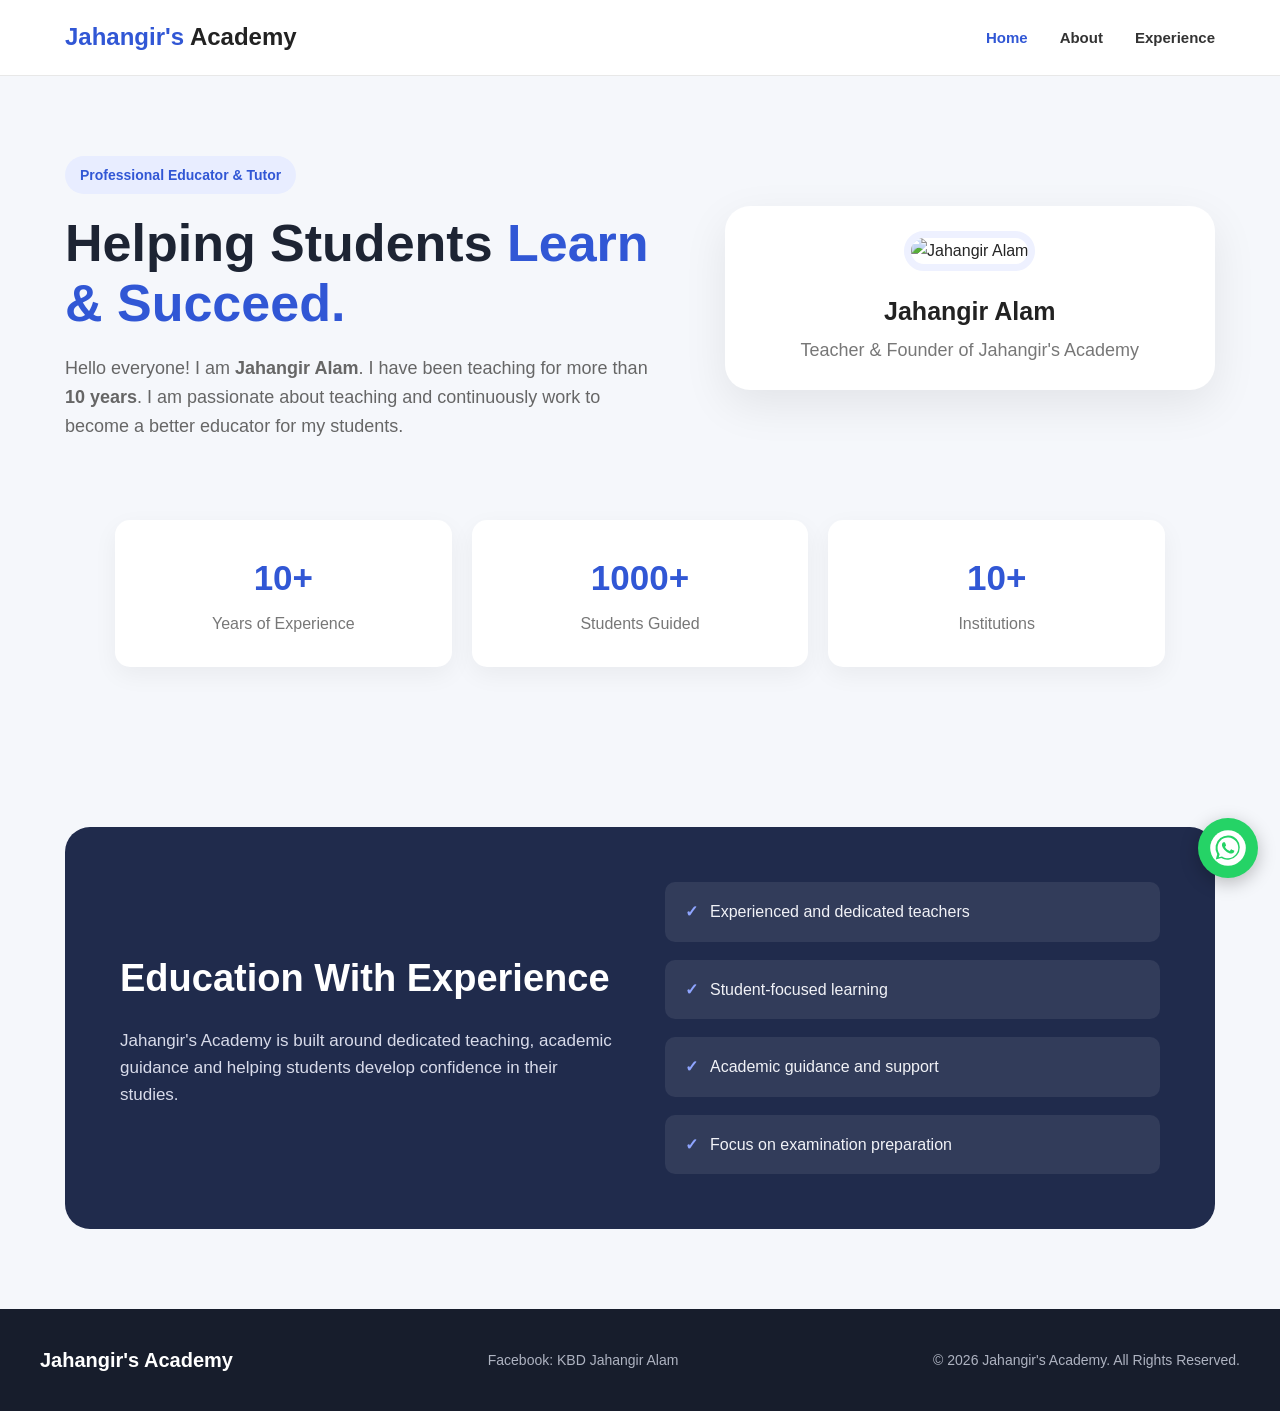
==== index.html @ cd9b6c6b "Add files via upload" ====
<!DOCTYPE html>
<html lang="en">
<head>
<meta charset="UTF-8">
<meta name="viewport" content="width=device-width, initial-scale=1.0">
<title>Home | Jahangir's Academy</title>
<link rel="stylesheet" href="style.css">
</head>
<body>
<header>
<nav>
<a href="index.html" class="logo">Jahangir's <span>Academy</span></a>
<ul>
<li><a href="index.html" class="active">Home</a></li>
<li><a href="about.html" class="">About</a></li>
<li><a href="experience.html" class="">Experience</a></li>
</ul>
</nav>
</header>


<main>
<section class="hero" id="home">
<div class="hero-text">
<span class="small-title">Professional Educator & Tutor</span>
<h1>Helping Students <span>Learn & Succeed.</span></h1>
<p>Hello everyone! I am <strong>Jahangir Alam</strong>. I have been teaching for more than <strong>10 years</strong>. I am passionate about teaching and continuously work to become a better educator for my students.</p>
</div>
<div class="teacher-card">
<img class="teacher-image" src="jahangir.jpg" alt="Jahangir Alam">
<h2>Jahangir Alam</h2>
<p>Teacher & Founder of Jahangir's Academy</p>
</div>
</section>

<section class="stats">
<div class="stat-card"><h2>10+</h2><p>Years of Experience</p></div>
<div class="stat-card"><h2>1000+</h2><p>Students Guided</p></div>
<div class="stat-card"><h2>10+</h2><p>Institutions</p></div>
</section>

<section class="about">
<div class="section-container">
<div class="about-box">
<div>
<h2>Education With Experience</h2>
<p>Jahangir's Academy is built around dedicated teaching, academic guidance and helping students develop confidence in their studies.</p>
</div>
<ul class="about-list">
<li>Experienced and dedicated teachers</li>
<li>Student-focused learning</li>
<li>Academic guidance and support</li>
<li>Focus on examination preparation</li>
</ul>
</div>
</div>
</section>
</main>

<a class="whatsapp-button" href="https://wa.me/8801XXXXXXXXX" target="_blank" rel="noopener" aria-label="Contact on WhatsApp">

<svg viewBox="0 0 32 32" aria-hidden="true" focusable="false">
    <circle cx="16" cy="16" r="15" fill="white"/>
    <path fill="#25D366" d="M23.4 8.55A10.45 10.45 0 0 0 6.92 21.17L5.7 25.63l4.57-1.2a10.45 10.45 0 0 0 13.13-15.88Zm-7.38 16.03c-1.67 0-3.3-.45-4.72-1.31l-.34-.2-2.71.71.72-2.64-.22-.34a8.72 8.72 0 1 1 7.27 3.78Zm4.79-6.54c-.26-.13-1.55-.76-1.79-.84-.24-.09-.41-.13-.58.13-.17.25-.66.84-.81 1.01-.15.17-.3.19-.56.06-.26-.13-1.08-.4-2.05-1.28-.76-.68-1.28-1.51-1.43-1.77-.15-.26-.02-.4.11-.53.12-.12.26-.3.39-.45.13-.15.17-.26.26-.43.09-.17.04-.32-.02-.45-.06-.13-.58-1.4-.79-1.92-.21-.5-.42-.43-.58-.44h-.49c-.17 0-.45.06-.68.32-.23.26-.89.87-.89 2.12s.91 2.46 1.04 2.63c.13.17 1.79 2.73 4.33 3.83.61.26 1.08.42 1.45.54.61.19 1.17.16 1.61.1.49-.07 1.55-.63 1.77-1.23.22-.61.22-1.13.15-1.24-.06-.11-.23-.17-.49-.3Z"/>
</svg>
<span>WhatsApp</span>
</a>

<footer>
<div class="footer-container">
<div class="footer-logo">Jahangir's Academy</div>
<p>Facebook: KBD Jahangir Alam</p>
<p>© 2026 Jahangir's Academy. All Rights Reserved.</p>
</div>
</footer>
</body>
</html>
---- style.css ----
*{margin:0;padding:0;box-sizing:border-box}
html{scroll-behavior:smooth}
body{font-family:Arial,Helvetica,sans-serif;background:#f5f7fb;color:#252525;line-height:1.6}
a{text-decoration:none}
ul{list-style:none}

header{width:100%;background:rgba(255,255,255,.97);border-bottom:1px solid #e8e8e8;position:sticky;top:0;z-index:1000}
nav{max-width:1200px;margin:auto;min-height:75px;padding:0 25px;display:flex;align-items:center;justify-content:space-between}
.logo{font-size:24px;font-weight:700;color:#3157d5}
.logo span{color:#222}
nav ul{display:flex;align-items:center;gap:32px}
nav ul li a{color:#333;font-size:15px;font-weight:600;transition:.3s}
nav ul li a:hover,nav ul li a.active{color:#3157d5}

.hero{max-width:1200px;margin:auto;padding:80px 25px;display:grid;grid-template-columns:1.1fr .9fr;align-items:center;gap:60px}
.hero-text{max-width:650px}
.small-title{display:inline-block;background:#e8edff;color:#3157d5;padding:8px 15px;border-radius:30px;font-size:14px;font-weight:700;margin-bottom:20px}
.hero h1{font-size:52px;line-height:1.15;color:#1d2433;margin-bottom:20px}
.hero h1 span{color:#3157d5}
.hero p{font-size:18px;color:#666;max-width:600px}
.teacher-card{background:white;padding:25px;border-radius:25px;box-shadow:0 15px 45px rgba(0,0,0,.08);text-align:center}
.teacher-image{width:280px;height:350px;object-fit:cover;border-radius:20px;border:7px solid #eef1ff;margin-bottom:20px}
.teacher-card h2{font-size:25px;color:#222}
.teacher-card p{color:#777;margin-top:5px}

.stats{max-width:1100px;margin:0 auto 80px;padding:0 25px;display:grid;grid-template-columns:repeat(3,1fr);gap:20px}
.stat-card{background:white;padding:30px 20px;border-radius:15px;text-align:center;box-shadow:0 8px 25px rgba(0,0,0,.05);transition:.3s}
.stat-card:hover{transform:translateY(-5px)}
.stat-card h2{color:#3157d5;font-size:35px}
.stat-card p{color:#777;margin-top:5px}

.section-container{max-width:1200px;margin:auto;padding:80px 25px}
.section-heading{text-align:center;margin-bottom:50px}
.section-heading span{color:#3157d5;font-size:14px;font-weight:700;text-transform:uppercase;letter-spacing:1px}
.section-heading h2{font-size:38px;color:#202636;margin-top:8px}
.section-heading p{color:#777;max-width:650px;margin:10px auto 0}

.experience{background:white}
.experience-grid{display:grid;grid-template-columns:repeat(3,1fr);gap:25px}
.experience-card{background:#f8f9fc;border:1px solid #e9ebf2;padding:30px;border-radius:15px;transition:.3s}
.experience-card:hover{transform:translateY(-6px);box-shadow:0 12px 30px rgba(0,0,0,.08)}
.experience-number{width:45px;height:45px;display:flex;align-items:center;justify-content:center;background:#e8edff;color:#3157d5;border-radius:50%;font-weight:700;margin-bottom:20px}
.experience-card h3{font-size:21px;color:#242936;margin-bottom:12px}
.experience-card p{color:#707070;font-size:15px}

.about{background:#f5f7fb}
.about-box{background:#202b4c;color:white;padding:55px;border-radius:25px;display:grid;grid-template-columns:1fr 1fr;gap:50px;align-items:center}
.about-box h2{font-size:38px;margin-bottom:18px}
.about-box p{color:#d8dbea;font-size:17px}
.about-list{display:flex;flex-direction:column;gap:18px}
.about-list li{background:rgba(255,255,255,.08);padding:17px 20px;border-radius:10px;color:#f1f2f7}
.about-list li::before{content:"✓";color:#8fa5ff;font-weight:bold;margin-right:12px}

.page-hero{background:#202b4c;color:white;text-align:center;padding:75px 25px}
.page-hero h1{font-size:48px;margin-bottom:10px}
.page-hero p{color:#d8dbea;max-width:650px;margin:auto}

.content-section{background:white}
.content-grid{display:grid;grid-template-columns:1fr 1fr;gap:40px;align-items:center}
.content-card{background:#f8f9fc;border:1px solid #e9ebf2;border-radius:18px;padding:30px}
.content-card h3{color:#202636;margin-bottom:12px;font-size:24px}
.content-card p{color:#707070}
.content-card ul{margin-top:18px}
.content-card li{padding:8px 0;color:#555}
.content-card li::before{content:"✓";color:#3157d5;font-weight:bold;margin-right:10px}

.facebook-box{margin-top:30px;background:#eef1ff;border-radius:14px;padding:20px}
.facebook-box strong{color:#202636}
.facebook-link{color:#3157d5;font-weight:700}

.contact{padding:80px 25px;background:#fff;text-align:center}
.contact h2{font-size:38px;color:#202636;margin-bottom:12px}
.contact p{color:#777;margin-bottom:25px}

footer{background:#171d2c;color:white;padding:35px 25px}
.footer-container{max-width:1200px;margin:auto;display:flex;justify-content:space-between;align-items:center;gap:20px}
.footer-logo{font-size:20px;font-weight:700}
.footer-container p{color:#aeb3c1;font-size:14px}

.whatsapp-button{
    position:fixed;
    right:22px;
    bottom:22px;
    width:60px;
    height:60px;
    border-radius:50%;
    background:#25D366;
    display:flex;
    align-items:center;
    justify-content:center;
    box-shadow:0 5px 18px rgba(0,0,0,.25);
    z-index:2000;
    transition:.25s ease;
}
.whatsapp-button svg{
    width:38px;
    height:38px;
    display:block;
}
.whatsapp-button:hover{
    transform:scale(1.08);
    background:#20bd5a;
}
.whatsapp-button span{
    font-size:12px;
    position:absolute;
    right:72px;
    white-space:nowrap;
    background:#202636;
    color:white;
    padding:7px 10px;
    border-radius:6px;
    opacity:0;
    pointer-events:none;
    transition:.25s;
}
.whatsapp-button:hover span{
    opacity:1;
}

@media(max-width:900px){
.hero{grid-template-columns:1fr;text-align:center}
.hero-text{margin:auto}
.experience-grid{grid-template-columns:1fr}
.about-box,.content-grid{grid-template-columns:1fr}
}
@media(max-width:700px){
nav{flex-direction:column;padding:18px;gap:18px}
nav ul{gap:16px;flex-wrap:wrap;justify-content:center}
.hero{padding:55px 20px}
.hero h1{font-size:38px}
.hero p{font-size:16px}
.teacher-image{width:230px;height:300px}
.stats{grid-template-columns:1fr}
.section-heading h2{font-size:30px}
.about-box{padding:35px 25px}
.about-box h2{font-size:30px}
.page-hero h1{font-size:38px}
.footer-container{flex-direction:column;text-align:center}
.whatsapp-button{right:16px;bottom:16px}
}
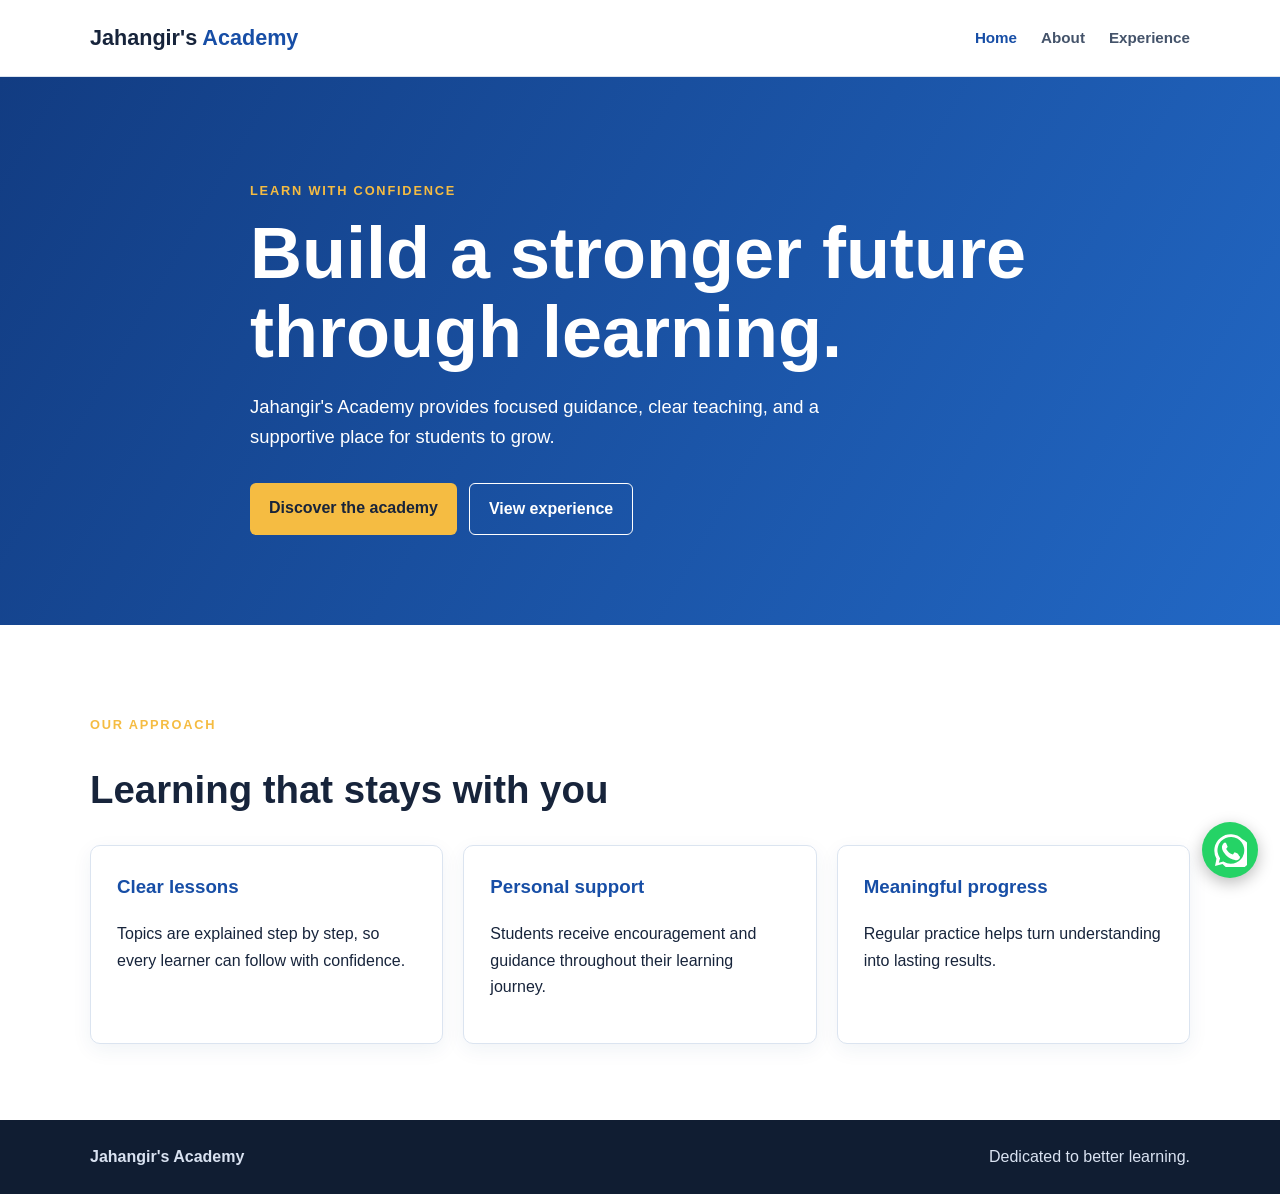
==== commit 21fa95c6: "Add files via upload" ====
--- a/index.html
+++ b/index.html
@@ -1,77 +1,53 @@
-<!DOCTYPE html>
+<!doctype html>
 <html lang="en">
 <head>
-<meta charset="UTF-8">
-<meta name="viewport" content="width=device-width, initial-scale=1.0">
-<title>Home | Jahangir's Academy</title>
-<link rel="stylesheet" href="style.css">
+  <meta charset="utf-8">
+  <meta name="viewport" content="width=device-width, initial-scale=1">
+  <meta name="description" content="Jahangir's Academy — focused learning and student support.">
+  <title>Jahangir's Academy | Home</title>
+  <link rel="stylesheet" href="style.css">
 </head>
 <body>
-<header>
-<nav>
-<a href="index.html" class="logo">Jahangir's <span>Academy</span></a>
-<ul>
-<li><a href="index.html" class="active">Home</a></li>
-<li><a href="about.html" class="">About</a></li>
-<li><a href="experience.html" class="">Experience</a></li>
-</ul>
-</nav>
-</header>
+  <header class="site-header">
+    <div class="container nav-wrap">
+      <a class="brand" href="index.html" aria-label="Jahangir's Academy home">Jahangir's <span>Academy</span></a>
+      <nav aria-label="Main navigation">
+        <a class="active" href="index.html">Home</a>
+        <a href="about.html">About</a>
+        <a href="experience.html">Experience</a>
+      </nav>
+    </div>
+  </header>
 
+  <main>
+    <section class="hero">
+      <div class="container hero-content">
+        <p class="eyebrow">Learn with confidence</p>
+        <h1>Build a stronger future through learning.</h1>
+        <p class="lead">Jahangir's Academy provides focused guidance, clear teaching, and a supportive place for students to grow.</p>
+        <div class="actions">
+          <a class="button primary" href="about.html">Discover the academy</a>
+          <a class="button secondary" href="experience.html">View experience</a>
+        </div>
+      </div>
+    </section>
 
-<main>
-<section class="hero" id="home">
-<div class="hero-text">
-<span class="small-title">Professional Educator & Tutor</span>
-<h1>Helping Students <span>Learn & Succeed.</span></h1>
-<p>Hello everyone! I am <strong>Jahangir Alam</strong>. I have been teaching for more than <strong>10 years</strong>. I am passionate about teaching and continuously work to become a better educator for my students.</p>
-</div>
-<div class="teacher-card">
-<img class="teacher-image" src="jahangir.jpg" alt="Jahangir Alam">
-<h2>Jahangir Alam</h2>
-<p>Teacher & Founder of Jahangir's Academy</p>
-</div>
-</section>
+    <section class="section container">
+      <div class="section-heading">
+        <p class="eyebrow">Our approach</p>
+        <h2>Learning that stays with you</h2>
+      </div>
+      <div class="cards">
+        <article class="card"><h3>Clear lessons</h3><p>Topics are explained step by step, so every learner can follow with confidence.</p></article>
+        <article class="card"><h3>Personal support</h3><p>Students receive encouragement and guidance throughout their learning journey.</p></article>
+        <article class="card"><h3>Meaningful progress</h3><p>Regular practice helps turn understanding into lasting results.</p></article>
+      </div>
+    </section>
+  </main>
 
-<section class="stats">
-<div class="stat-card"><h2>10+</h2><p>Years of Experience</p></div>
-<div class="stat-card"><h2>1000+</h2><p>Students Guided</p></div>
-<div class="stat-card"><h2>10+</h2><p>Institutions</p></div>
-</section>
-
-<section class="about">
-<div class="section-container">
-<div class="about-box">
-<div>
-<h2>Education With Experience</h2>
-<p>Jahangir's Academy is built around dedicated teaching, academic guidance and helping students develop confidence in their studies.</p>
-</div>
-<ul class="about-list">
-<li>Experienced and dedicated teachers</li>
-<li>Student-focused learning</li>
-<li>Academic guidance and support</li>
-<li>Focus on examination preparation</li>
-</ul>
-</div>
-</div>
-</section>
-</main>
-
-<a class="whatsapp-button" href="https://wa.me/8801XXXXXXXXX" target="_blank" rel="noopener" aria-label="Contact on WhatsApp">
-
-<svg viewBox="0 0 32 32" aria-hidden="true" focusable="false">
-    <circle cx="16" cy="16" r="15" fill="white"/>
-    <path fill="#25D366" d="M23.4 8.55A10.45 10.45 0 0 0 6.92 21.17L5.7 25.63l4.57-1.2a10.45 10.45 0 0 0 13.13-15.88Zm-7.38 16.03c-1.67 0-3.3-.45-4.72-1.31l-.34-.2-2.71.71.72-2.64-.22-.34a8.72 8.72 0 1 1 7.27 3.78Zm4.79-6.54c-.26-.13-1.55-.76-1.79-.84-.24-.09-.41-.13-.58.13-.17.25-.66.84-.81 1.01-.15.17-.3.19-.56.06-.26-.13-1.08-.4-2.05-1.28-.76-.68-1.28-1.51-1.43-1.77-.15-.26-.02-.4.11-.53.12-.12.26-.3.39-.45.13-.15.17-.26.26-.43.09-.17.04-.32-.02-.45-.06-.13-.58-1.4-.79-1.92-.21-.5-.42-.43-.58-.44h-.49c-.17 0-.45.06-.68.32-.23.26-.89.87-.89 2.12s.91 2.46 1.04 2.63c.13.17 1.79 2.73 4.33 3.83.61.26 1.08.42 1.45.54.61.19 1.17.16 1.61.1.49-.07 1.55-.63 1.77-1.23.22-.61.22-1.13.15-1.24-.06-.11-.23-.17-.49-.3Z"/>
-</svg>
-<span>WhatsApp</span>
-</a>
-
-<footer>
-<div class="footer-container">
-<div class="footer-logo">Jahangir's Academy</div>
-<p>Facebook: KBD Jahangir Alam</p>
-<p>© 2026 Jahangir's Academy. All Rights Reserved.</p>
-</div>
-</footer>
+  <footer class="site-footer"><div class="container"><strong>Jahangir's Academy</strong><span>Dedicated to better learning.</span></div></footer>
+  <a class="whatsapp" href="https://wa.me/" target="_blank" rel="noopener" aria-label="Contact Jahangir's Academy on WhatsApp">
+    <svg viewBox="0 0 32 32" aria-hidden="true"><path d="M27.2 4.8A15.8 15.8 0 0 0 2.4 23.9L1 31l7.3-1.9A15.8 15.8 0 1 0 27.2 4.8Zm-11.1 24a13 13 0 0 1-6.6-1.8l-.5-.3-4.3 1.1 1.2-4.2-.3-.5A13 13 0 1 1 16.1 28.8Zm7.1-9.7c-.4-.2-2.3-1.1-2.6-1.2-.4-.1-.6-.2-.9.2s-1 1.2-1.2 1.5c-.2.3-.5.3-.9.1-2.4-1.2-4-2.2-5.6-5-.4-.7.4-.6 1.1-2 .1-.2.1-.5 0-.7l-1.2-2.8c-.3-.7-.7-.6-.9-.6h-.8c-.3 0-.7.1-1 .5-1.1 1.2-1.5 2.6-1.5 3.9 0 2.3 1.7 4.6 1.9 4.9 2.2 3.4 5.4 5.9 8.8 6.9 2.1.7 2.9.7 3.9.6.6-.1 2.3-.9 2.6-1.8.3-.8.3-1.6.2-1.8-.1-.2-.3-.3-.7-.5Z"/></svg>
+  </a>
 </body>
-</html>+</html>
--- a/style.css
+++ b/style.css
@@ -1,142 +1 @@
-
-*{margin:0;padding:0;box-sizing:border-box}
-html{scroll-behavior:smooth}
-body{font-family:Arial,Helvetica,sans-serif;background:#f5f7fb;color:#252525;line-height:1.6}
-a{text-decoration:none}
-ul{list-style:none}
-
-header{width:100%;background:rgba(255,255,255,.97);border-bottom:1px solid #e8e8e8;position:sticky;top:0;z-index:1000}
-nav{max-width:1200px;margin:auto;min-height:75px;padding:0 25px;display:flex;align-items:center;justify-content:space-between}
-.logo{font-size:24px;font-weight:700;color:#3157d5}
-.logo span{color:#222}
-nav ul{display:flex;align-items:center;gap:32px}
-nav ul li a{color:#333;font-size:15px;font-weight:600;transition:.3s}
-nav ul li a:hover,nav ul li a.active{color:#3157d5}
-
-.hero{max-width:1200px;margin:auto;padding:80px 25px;display:grid;grid-template-columns:1.1fr .9fr;align-items:center;gap:60px}
-.hero-text{max-width:650px}
-.small-title{display:inline-block;background:#e8edff;color:#3157d5;padding:8px 15px;border-radius:30px;font-size:14px;font-weight:700;margin-bottom:20px}
-.hero h1{font-size:52px;line-height:1.15;color:#1d2433;margin-bottom:20px}
-.hero h1 span{color:#3157d5}
-.hero p{font-size:18px;color:#666;max-width:600px}
-.teacher-card{background:white;padding:25px;border-radius:25px;box-shadow:0 15px 45px rgba(0,0,0,.08);text-align:center}
-.teacher-image{width:280px;height:350px;object-fit:cover;border-radius:20px;border:7px solid #eef1ff;margin-bottom:20px}
-.teacher-card h2{font-size:25px;color:#222}
-.teacher-card p{color:#777;margin-top:5px}
-
-.stats{max-width:1100px;margin:0 auto 80px;padding:0 25px;display:grid;grid-template-columns:repeat(3,1fr);gap:20px}
-.stat-card{background:white;padding:30px 20px;border-radius:15px;text-align:center;box-shadow:0 8px 25px rgba(0,0,0,.05);transition:.3s}
-.stat-card:hover{transform:translateY(-5px)}
-.stat-card h2{color:#3157d5;font-size:35px}
-.stat-card p{color:#777;margin-top:5px}
-
-.section-container{max-width:1200px;margin:auto;padding:80px 25px}
-.section-heading{text-align:center;margin-bottom:50px}
-.section-heading span{color:#3157d5;font-size:14px;font-weight:700;text-transform:uppercase;letter-spacing:1px}
-.section-heading h2{font-size:38px;color:#202636;margin-top:8px}
-.section-heading p{color:#777;max-width:650px;margin:10px auto 0}
-
-.experience{background:white}
-.experience-grid{display:grid;grid-template-columns:repeat(3,1fr);gap:25px}
-.experience-card{background:#f8f9fc;border:1px solid #e9ebf2;padding:30px;border-radius:15px;transition:.3s}
-.experience-card:hover{transform:translateY(-6px);box-shadow:0 12px 30px rgba(0,0,0,.08)}
-.experience-number{width:45px;height:45px;display:flex;align-items:center;justify-content:center;background:#e8edff;color:#3157d5;border-radius:50%;font-weight:700;margin-bottom:20px}
-.experience-card h3{font-size:21px;color:#242936;margin-bottom:12px}
-.experience-card p{color:#707070;font-size:15px}
-
-.about{background:#f5f7fb}
-.about-box{background:#202b4c;color:white;padding:55px;border-radius:25px;display:grid;grid-template-columns:1fr 1fr;gap:50px;align-items:center}
-.about-box h2{font-size:38px;margin-bottom:18px}
-.about-box p{color:#d8dbea;font-size:17px}
-.about-list{display:flex;flex-direction:column;gap:18px}
-.about-list li{background:rgba(255,255,255,.08);padding:17px 20px;border-radius:10px;color:#f1f2f7}
-.about-list li::before{content:"✓";color:#8fa5ff;font-weight:bold;margin-right:12px}
-
-.page-hero{background:#202b4c;color:white;text-align:center;padding:75px 25px}
-.page-hero h1{font-size:48px;margin-bottom:10px}
-.page-hero p{color:#d8dbea;max-width:650px;margin:auto}
-
-.content-section{background:white}
-.content-grid{display:grid;grid-template-columns:1fr 1fr;gap:40px;align-items:center}
-.content-card{background:#f8f9fc;border:1px solid #e9ebf2;border-radius:18px;padding:30px}
-.content-card h3{color:#202636;margin-bottom:12px;font-size:24px}
-.content-card p{color:#707070}
-.content-card ul{margin-top:18px}
-.content-card li{padding:8px 0;color:#555}
-.content-card li::before{content:"✓";color:#3157d5;font-weight:bold;margin-right:10px}
-
-.facebook-box{margin-top:30px;background:#eef1ff;border-radius:14px;padding:20px}
-.facebook-box strong{color:#202636}
-.facebook-link{color:#3157d5;font-weight:700}
-
-.contact{padding:80px 25px;background:#fff;text-align:center}
-.contact h2{font-size:38px;color:#202636;margin-bottom:12px}
-.contact p{color:#777;margin-bottom:25px}
-
-footer{background:#171d2c;color:white;padding:35px 25px}
-.footer-container{max-width:1200px;margin:auto;display:flex;justify-content:space-between;align-items:center;gap:20px}
-.footer-logo{font-size:20px;font-weight:700}
-.footer-container p{color:#aeb3c1;font-size:14px}
-
-.whatsapp-button{
-    position:fixed;
-    right:22px;
-    bottom:22px;
-    width:60px;
-    height:60px;
-    border-radius:50%;
-    background:#25D366;
-    display:flex;
-    align-items:center;
-    justify-content:center;
-    box-shadow:0 5px 18px rgba(0,0,0,.25);
-    z-index:2000;
-    transition:.25s ease;
-}
-.whatsapp-button svg{
-    width:38px;
-    height:38px;
-    display:block;
-}
-.whatsapp-button:hover{
-    transform:scale(1.08);
-    background:#20bd5a;
-}
-.whatsapp-button span{
-    font-size:12px;
-    position:absolute;
-    right:72px;
-    white-space:nowrap;
-    background:#202636;
-    color:white;
-    padding:7px 10px;
-    border-radius:6px;
-    opacity:0;
-    pointer-events:none;
-    transition:.25s;
-}
-.whatsapp-button:hover span{
-    opacity:1;
-}
-
-@media(max-width:900px){
-.hero{grid-template-columns:1fr;text-align:center}
-.hero-text{margin:auto}
-.experience-grid{grid-template-columns:1fr}
-.about-box,.content-grid{grid-template-columns:1fr}
-}
-@media(max-width:700px){
-nav{flex-direction:column;padding:18px;gap:18px}
-nav ul{gap:16px;flex-wrap:wrap;justify-content:center}
-.hero{padding:55px 20px}
-.hero h1{font-size:38px}
-.hero p{font-size:16px}
-.teacher-image{width:230px;height:300px}
-.stats{grid-template-columns:1fr}
-.section-heading h2{font-size:30px}
-.about-box{padding:35px 25px}
-.about-box h2{font-size:30px}
-.page-hero h1{font-size:38px}
-.footer-container{flex-direction:column;text-align:center}
-.whatsapp-button{right:16px;bottom:16px}
-}
+:root{--ink:#17243b;--blue:#174ea6;--gold:#f5bc42;--mist:#f4f7fc;--line:#dbe4f0}*{box-sizing:border-box}body{margin:0;color:var(--ink);font-family:Arial,Helvetica,sans-serif;line-height:1.65}.container{width:min(1100px,calc(100% - 40px));margin:auto}.site-header{background:#fff;border-bottom:1px solid var(--line);position:sticky;top:0;z-index:5}.nav-wrap{min-height:76px;display:flex;align-items:center;justify-content:space-between;gap:24px}.brand{color:var(--ink);font-size:1.35rem;font-weight:800;text-decoration:none}.brand span{color:var(--blue)}nav{display:flex;gap:24px}nav a{color:#44536a;font-size:.95rem;font-weight:700;text-decoration:none}nav a:hover,nav a.active{color:var(--blue)}.hero,.page-hero{background:linear-gradient(120deg,#123c82,#2268c5);color:#fff}.hero{min-height:500px;display:grid;align-items:center}.hero-content{max-width:780px;padding:90px 0}.page-hero{padding:82px 0}.eyebrow{color:var(--gold);font-size:.8rem;font-weight:800;letter-spacing:.14em;text-transform:uppercase}.hero h1,.page-hero h1{font-size:clamp(2.3rem,6vw,4.5rem);line-height:1.1;margin:12px 0 20px}.page-hero h1{max-width:790px;font-size:clamp(2rem,5vw,3.6rem)}.lead{font-size:1.15rem;max-width:650px}.actions{display:flex;flex-wrap:wrap;gap:12px;margin-top:30px}.button{display:inline-block;border-radius:6px;font-weight:800;padding:12px 19px;text-decoration:none}.primary{background:var(--gold);color:#18243a}.secondary{border:1px solid #fff;color:#fff}.section{padding:76px 0}.section-heading{max-width:700px;margin-bottom:30px}.section h2{font-size:clamp(1.7rem,3vw,2.4rem);line-height:1.2}.cards{display:grid;grid-template-columns:repeat(3,1fr);gap:20px}.card,.highlight{background:#fff;border:1px solid var(--line);border-radius:10px;padding:26px;box-shadow:0 6px 20px #173b7510}.card h3,.highlight h3{margin-top:0;color:var(--blue)}.soft{background:var(--mist)}.two-column{display:grid;grid-template-columns:1.6fr .9fr;gap:64px;align-items:start}.timeline{border-left:3px solid var(--gold);list-style:none;margin:36px 0 0 12px;padding:0 0 0 35px}.timeline li{position:relative;margin-bottom:28px}.timeline li:before{background:var(--blue);border:4px solid #fff;border-radius:50%;box-shadow:0 0 0 2px var(--blue);content:"";height:10px;left:-44px;position:absolute;top:7px;width:10px}.timeline strong,.timeline span{display:block}.timeline strong{font-size:1.1rem}.timeline span{color:#536177}.quote{text-align:center}.quote p{font-size:clamp(1.4rem,3vw,2rem);font-style:italic;max-width:780px;margin:0 auto 24px}.site-footer{background:#101d32;color:#d9e2f1;padding:24px 0}.site-footer .container{display:flex;justify-content:space-between;gap:15px}.whatsapp{align-items:center;background:#25d366;border-radius:50%;bottom:22px;box-shadow:0 5px 16px #0004;display:flex;height:56px;justify-content:center;position:fixed;right:22px;width:56px;z-index:4}.whatsapp svg{fill:#fff;height:33px;width:33px}@media(max-width:700px){.nav-wrap{flex-direction:column;padding:16px 0}.hero{min-height:440px}.hero-content{padding:68px 0}.cards,.two-column{grid-template-columns:1fr}.two-column{gap:25px}.site-footer .container{flex-direction:column}nav{gap:16px}}
